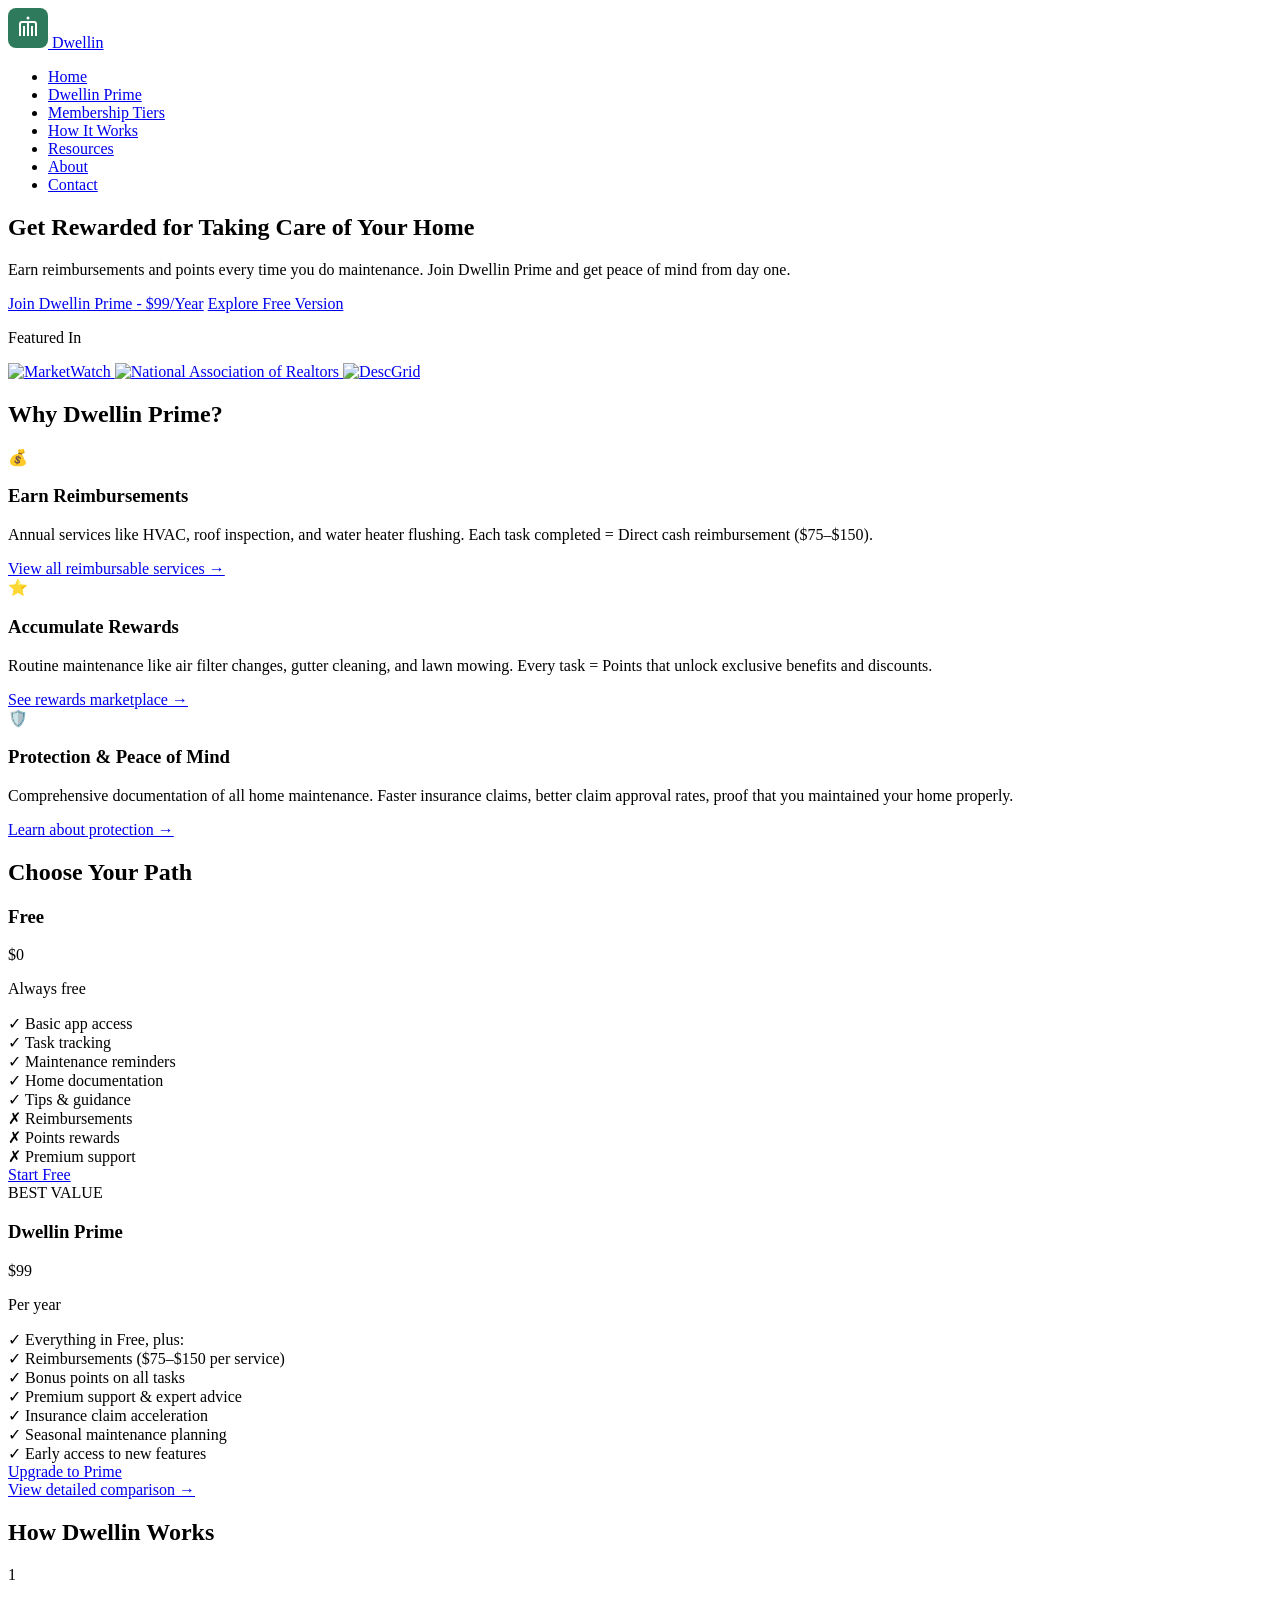
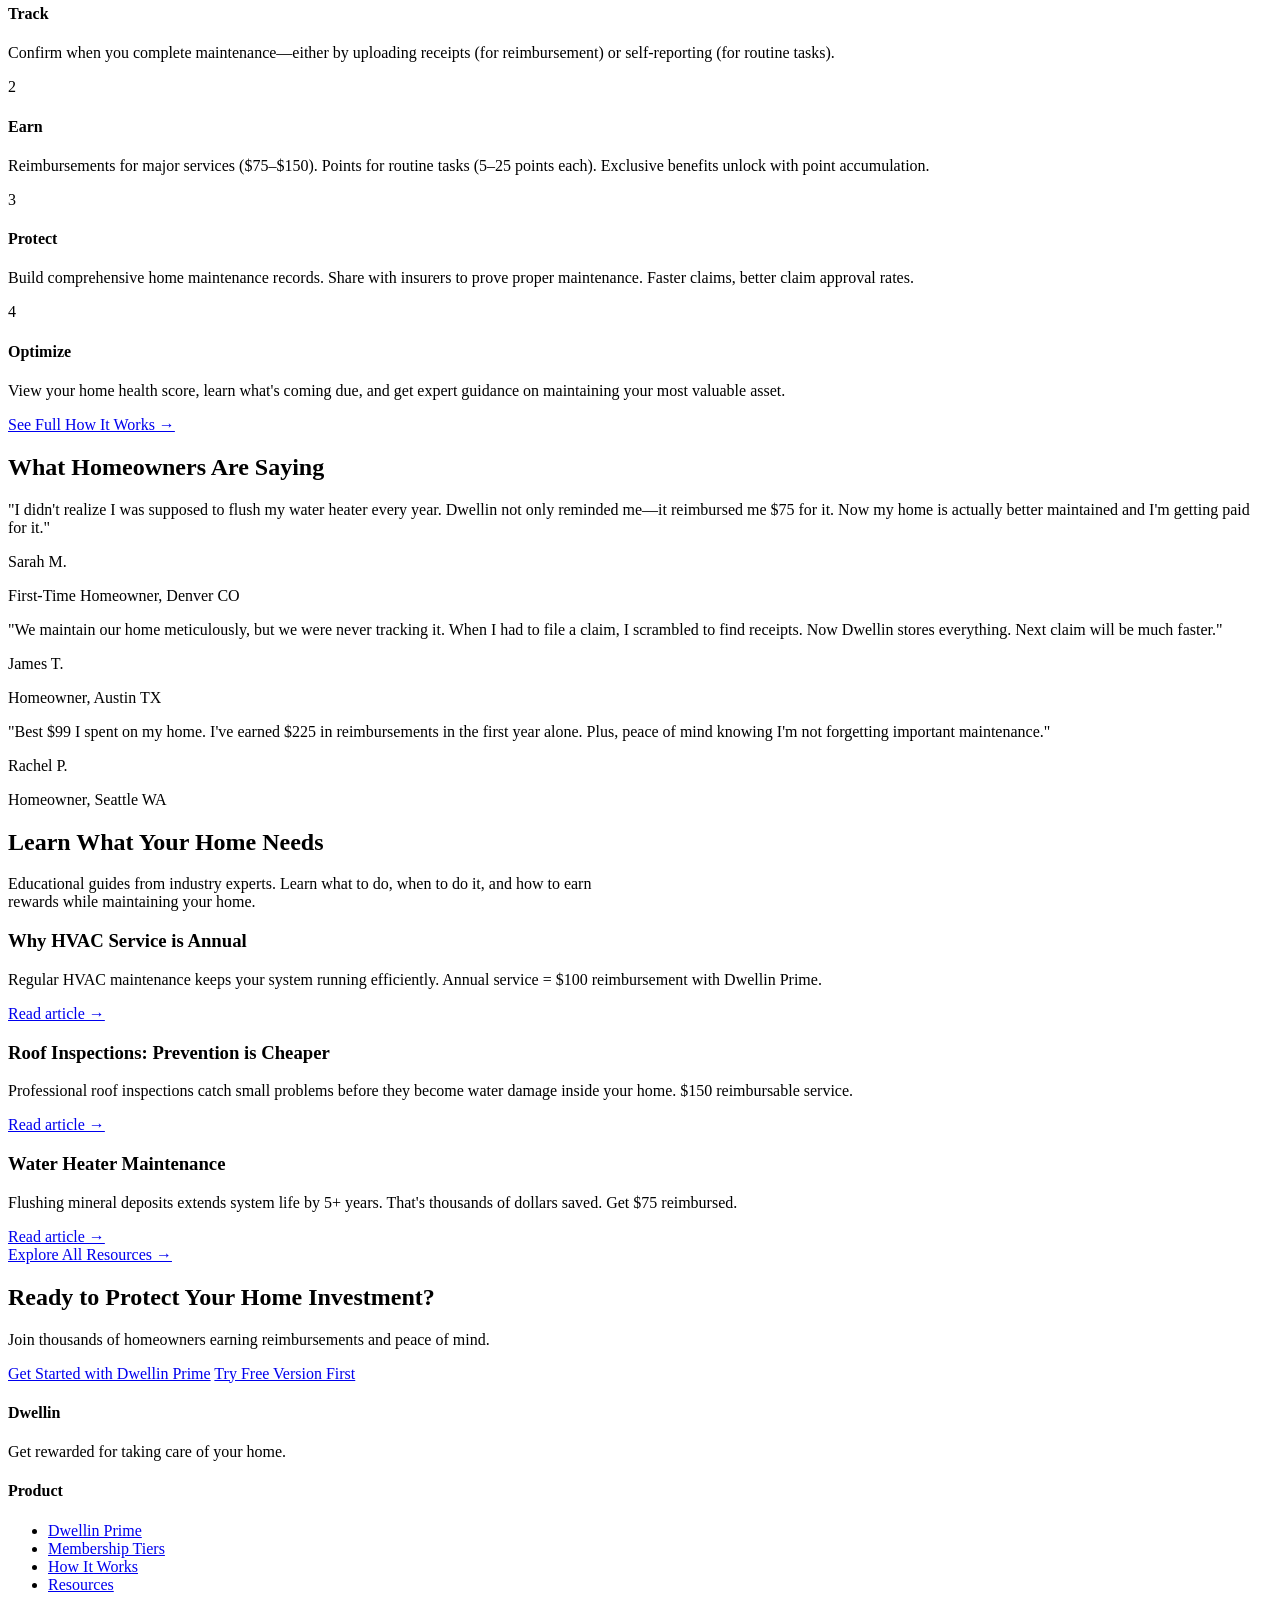
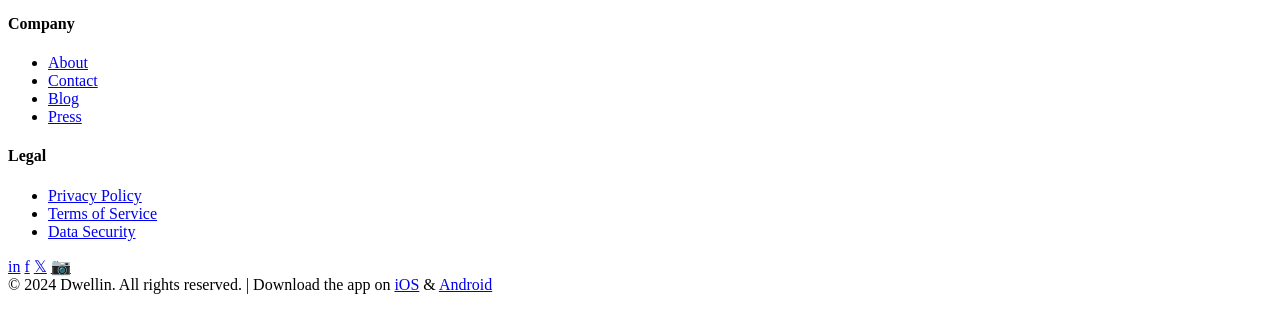
==== index.html @ 93b6f012 "Add files via upload" ====
<!DOCTYPE html>
<html lang="en">
<head>
  <meta charset="UTF-8">
  <meta name="viewport" content="width=device-width, initial-scale=1.0">
  <title>Dwellin - Get Rewarded for Taking Care of Your Home</title>
  <link rel="stylesheet" href="styles-v2.css">
</head>
<body>
  <!-- NAVIGATION -->
  <header>
    <nav class="navbar">
      <a href="/" class="logo">
        <svg width="40" height="40" viewBox="0 0 40 40" fill="none" xmlns="http://www.w3.org/2000/svg">
          <rect width="40" height="40" rx="8" fill="#2d7a5c"/>
          <path d="M12 28V16C12 14.9 12.9 14 14 14H26C27.1 14 28 14.9 28 16V28" stroke="white" stroke-width="2" fill="none"/>
          <path d="M16 28V18" stroke="white" stroke-width="2" fill="none"/>
          <path d="M20 28V14" stroke="white" stroke-width="2" fill="none"/>
          <path d="M24 28V18" stroke="white" stroke-width="2" fill="none"/>
          <circle cx="20" cy="10" r="1.5" fill="white"/>
        </svg>
        Dwellin
      </a>
      <ul class="nav-links">
        <li><a href="/">Home</a></li>
        <li><a href="prime.html">Dwellin Prime</a></li>
        <li><a href="pricing.html">Membership Tiers</a></li>
        <li><a href="how-it-works.html">How It Works</a></li>
        <li><a href="resources.html">Resources</a></li>
        <li><a href="about.html">About</a></li>
        <li><a href="contact.html" class="cta-button secondary">Contact</a></li>
      </ul>
    </nav>
  </header>

  <!-- HERO SECTION -->
  <section class="hero">
    <div class="hero-content">
      <h1>Get Rewarded for Taking Care of Your Home</h1>
      <p>Earn reimbursements and points every time you do maintenance. Join Dwellin Prime and get peace of mind from day one.</p>
      <div class="hero-buttons">
        <a href="prime.html" class="cta-button primary">Join Dwellin Prime - $99/Year</a>
        <a href="#" class="cta-button secondary-light">Explore Free Version</a>
      </div>
    </div>
  </section>

  <!-- CREDIBILITY BADGES -->
  <section class="credibility">
    <div class="container">
      <p class="credibility-text">Featured In</p>
      <div class="credibility-logos">
        <a href="https://www.marketwatch.com" class="credibility-logo">
          <img src="https://via.placeholder.com/140x40/f5f5f5/999999?text=MarketWatch" alt="MarketWatch">
        </a>
        <a href="https://magazine.realtor" class="credibility-logo">
          <img src="https://via.placeholder.com/140x40/f5f5f5/999999?text=NAR" alt="National Association of Realtors">
        </a>
        <a href="https://descgrid.com" class="credibility-logo">
          <img src="https://via.placeholder.com/140x40/f5f5f5/999999?text=DescGrid" alt="DescGrid">
        </a>
      </div>
    </div>
  </section>

  <!-- BENEFITS SECTION -->
  <section class="benefits">
    <div class="container">
      <h2 class="text-center">Why Dwellin Prime?</h2>
      <div class="benefits-grid">
        <div class="benefit-card">
          <div class="benefit-icon">💰</div>
          <h3>Earn Reimbursements</h3>
          <p>Annual services like HVAC, roof inspection, and water heater flushing. Each task completed = Direct cash reimbursement ($75–$150).</p>
          <a href="prime.html">View all reimbursable services →</a>
        </div>
        
        <div class="benefit-card">
          <div class="benefit-icon">⭐</div>
          <h3>Accumulate Rewards</h3>
          <p>Routine maintenance like air filter changes, gutter cleaning, and lawn mowing. Every task = Points that unlock exclusive benefits and discounts.</p>
          <a href="prime.html">See rewards marketplace →</a>
        </div>
        
        <div class="benefit-card">
          <div class="benefit-icon">🛡️</div>
          <h3>Protection & Peace of Mind</h3>
          <p>Comprehensive documentation of all home maintenance. Faster insurance claims, better claim approval rates, proof that you maintained your home properly.</p>
          <a href="prime.html">Learn about protection →</a>
        </div>
      </div>
    </div>
  </section>

  <!-- MEMBERSHIP TIERS PREVIEW -->
  <section class="tiers">
    <div class="container">
      <h2 class="text-center tier-title">Choose Your Path</h2>
      <div class="tiers-grid">
        <div class="tier-card">
          <h3 class="tier-name">Free</h3>
          <p class="tier-price">$0</p>
          <p class="tier-price-label">Always free</p>
          
          <div class="tier-features">
            <div class="tier-feature included">✓ Basic app access</div>
            <div class="tier-feature included">✓ Task tracking</div>
            <div class="tier-feature included">✓ Maintenance reminders</div>
            <div class="tier-feature included">✓ Home documentation</div>
            <div class="tier-feature included">✓ Tips & guidance</div>
            <div class="tier-feature excluded">✗ Reimbursements</div>
            <div class="tier-feature excluded">✗ Points rewards</div>
            <div class="tier-feature excluded">✗ Premium support</div>
          </div>
          
          <a href="#" class="cta-button secondary tier-cta">Start Free</a>
        </div>
        
        <div class="tier-card premium">
          <div class="tier-badge">BEST VALUE</div>
          <h3 class="tier-name">Dwellin Prime</h3>
          <p class="tier-price">$99</p>
          <p class="tier-price-label">Per year</p>
          
          <div class="tier-features">
            <div class="tier-feature included">✓ Everything in Free, plus:</div>
            <div class="tier-feature included">✓ Reimbursements ($75–$150 per service)</div>
            <div class="tier-feature included">✓ Bonus points on all tasks</div>
            <div class="tier-feature included">✓ Premium support & expert advice</div>
            <div class="tier-feature included">✓ Insurance claim acceleration</div>
            <div class="tier-feature included">✓ Seasonal maintenance planning</div>
            <div class="tier-feature included">✓ Early access to new features</div>
          </div>
          
          <a href="prime.html" class="cta-button primary tier-cta">Upgrade to Prime</a>
        </div>
      </div>
      
      <div class="text-center mt-lg">
        <a href="pricing.html">View detailed comparison →</a>
      </div>
    </div>
  </section>

  <!-- HOW IT WORKS - BRIEF -->
  <section class="features">
    <div class="container">
      <h2 class="text-center">How Dwellin Works</h2>
      <div class="features-grid">
        <div class="feature-item">
          <div class="feature-number">1</div>
          <h4>Track</h4>
          <p>Confirm when you complete maintenance—either by uploading receipts (for reimbursement) or self-reporting (for routine tasks).</p>
        </div>
        
        <div class="feature-item">
          <div class="feature-number">2</div>
          <h4>Earn</h4>
          <p>Reimbursements for major services ($75–$150). Points for routine tasks (5–25 points each). Exclusive benefits unlock with point accumulation.</p>
        </div>
        
        <div class="feature-item">
          <div class="feature-number">3</div>
          <h4>Protect</h4>
          <p>Build comprehensive home maintenance records. Share with insurers to prove proper maintenance. Faster claims, better claim approval rates.</p>
        </div>
        
        <div class="feature-item">
          <div class="feature-number">4</div>
          <h4>Optimize</h4>
          <p>View your home health score, learn what's coming due, and get expert guidance on maintaining your most valuable asset.</p>
        </div>
      </div>
      
      <div class="text-center mt-lg">
        <a href="how-it-works.html" class="cta-button primary">See Full How It Works →</a>
      </div>
    </div>
  </section>

  <!-- SOCIAL PROOF -->
  <section class="testimonials">
    <div class="container">
      <h2 class="text-center">What Homeowners Are Saying</h2>
      <div class="testimonials-grid">
        <div class="testimonial-card">
          <p class="testimonial-quote">"I didn't realize I was supposed to flush my water heater every year. Dwellin not only reminded me—it reimbursed me $75 for it. Now my home is actually better maintained and I'm getting paid for it."</p>
          <p class="testimonial-author">Sarah M.</p>
          <p class="testimonial-role">First-Time Homeowner, Denver CO</p>
        </div>
        
        <div class="testimonial-card">
          <p class="testimonial-quote">"We maintain our home meticulously, but we were never tracking it. When I had to file a claim, I scrambled to find receipts. Now Dwellin stores everything. Next claim will be much faster."</p>
          <p class="testimonial-author">James T.</p>
          <p class="testimonial-role">Homeowner, Austin TX</p>
        </div>
        
        <div class="testimonial-card">
          <p class="testimonial-quote">"Best $99 I spent on my home. I've earned $225 in reimbursements in the first year alone. Plus, peace of mind knowing I'm not forgetting important maintenance."</p>
          <p class="testimonial-author">Rachel P.</p>
          <p class="testimonial-role">Homeowner, Seattle WA</p>
        </div>
      </div>
    </div>
  </section>

  <!-- RESOURCES HUB PREVIEW -->
  <section class="benefits">
    <div class="container">
      <h2 class="text-center">Learn What Your Home Needs</h2>
      <p class="text-center text-muted" style="max-width: 600px; margin: var(--spacing-md) auto;">Educational guides from industry experts. Learn what to do, when to do it, and how to earn rewards while maintaining your home.</p>
      
      <div class="benefits-grid">
        <div class="benefit-card">
          <h3>Why HVAC Service is Annual</h3>
          <p>Regular HVAC maintenance keeps your system running efficiently. Annual service = $100 reimbursement with Dwellin Prime.</p>
          <a href="resources.html">Read article →</a>
        </div>
        
        <div class="benefit-card">
          <h3>Roof Inspections: Prevention is Cheaper</h3>
          <p>Professional roof inspections catch small problems before they become water damage inside your home. $150 reimbursable service.</p>
          <a href="resources.html">Read article →</a>
        </div>
        
        <div class="benefit-card">
          <h3>Water Heater Maintenance</h3>
          <p>Flushing mineral deposits extends system life by 5+ years. That's thousands of dollars saved. Get $75 reimbursed.</p>
          <a href="resources.html">Read article →</a>
        </div>
      </div>
      
      <div class="text-center mt-lg">
        <a href="resources.html" class="cta-button primary">Explore All Resources →</a>
      </div>
    </div>
  </section>

  <!-- CALL TO ACTION -->
  <section class="cta-section">
    <h2>Ready to Protect Your Home Investment?</h2>
    <p>Join thousands of homeowners earning reimbursements and peace of mind.</p>
    <div class="cta-buttons">
      <a href="prime.html" class="cta-button primary">Get Started with Dwellin Prime</a>
      <a href="#" class="cta-button secondary-light">Try Free Version First</a>
    </div>
  </section>

  <!-- FOOTER -->
  <footer>
    <div class="footer-content">
      <div class="footer-section">
        <h4>Dwellin</h4>
        <p>Get rewarded for taking care of your home.</p>
      </div>
      
      <div class="footer-section">
        <h4>Product</h4>
        <ul>
          <li><a href="prime.html">Dwellin Prime</a></li>
          <li><a href="pricing.html">Membership Tiers</a></li>
          <li><a href="how-it-works.html">How It Works</a></li>
          <li><a href="resources.html">Resources</a></li>
        </ul>
      </div>
      
      <div class="footer-section">
        <h4>Company</h4>
        <ul>
          <li><a href="about.html">About</a></li>
          <li><a href="contact.html">Contact</a></li>
          <li><a href="#">Blog</a></li>
          <li><a href="#">Press</a></li>
        </ul>
      </div>
      
      <div class="footer-section">
        <h4>Legal</h4>
        <ul>
          <li><a href="privacy-policy.html">Privacy Policy</a></li>
          <li><a href="terms.html">Terms of Service</a></li>
          <li><a href="security.html">Data Security</a></li>
        </ul>
      </div>
    </div>
    
    <div class="footer-bottom">
      <div class="social-links">
        <a href="https://www.linkedin.com/company/dwellinapp" title="LinkedIn">in</a>
        <a href="https://www.facebook.com/dwellinapp" title="Facebook">f</a>
        <a href="https://twitter.com/dwellinapp" title="Twitter">𝕏</a>
        <a href="https://www.instagram.com/dwellinapp" title="Instagram">📷</a>
      </div>
      <p style="margin-top: var(--spacing-lg);">&copy; 2024 Dwellin. All rights reserved. | Download the app on <a href="#">iOS</a> & <a href="#">Android</a></p>
    </div>
  </footer>
</body>
</html>
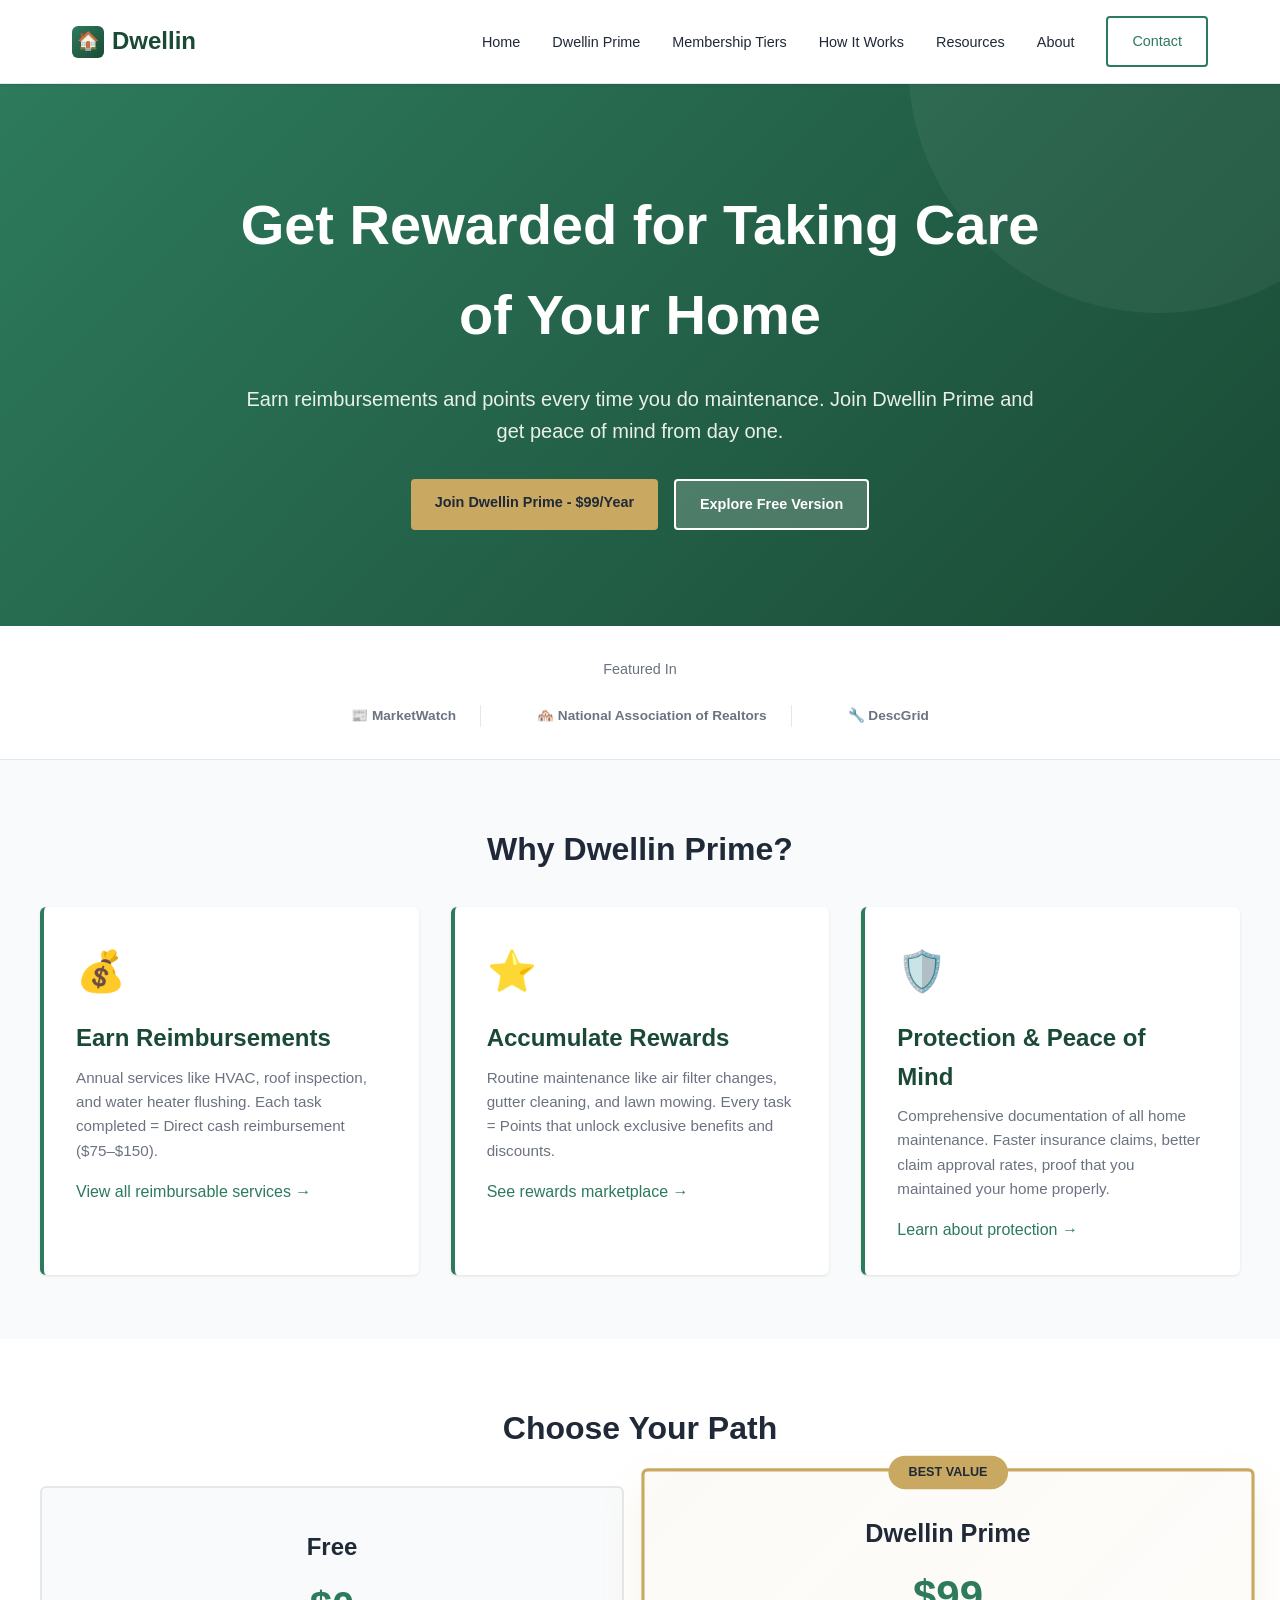
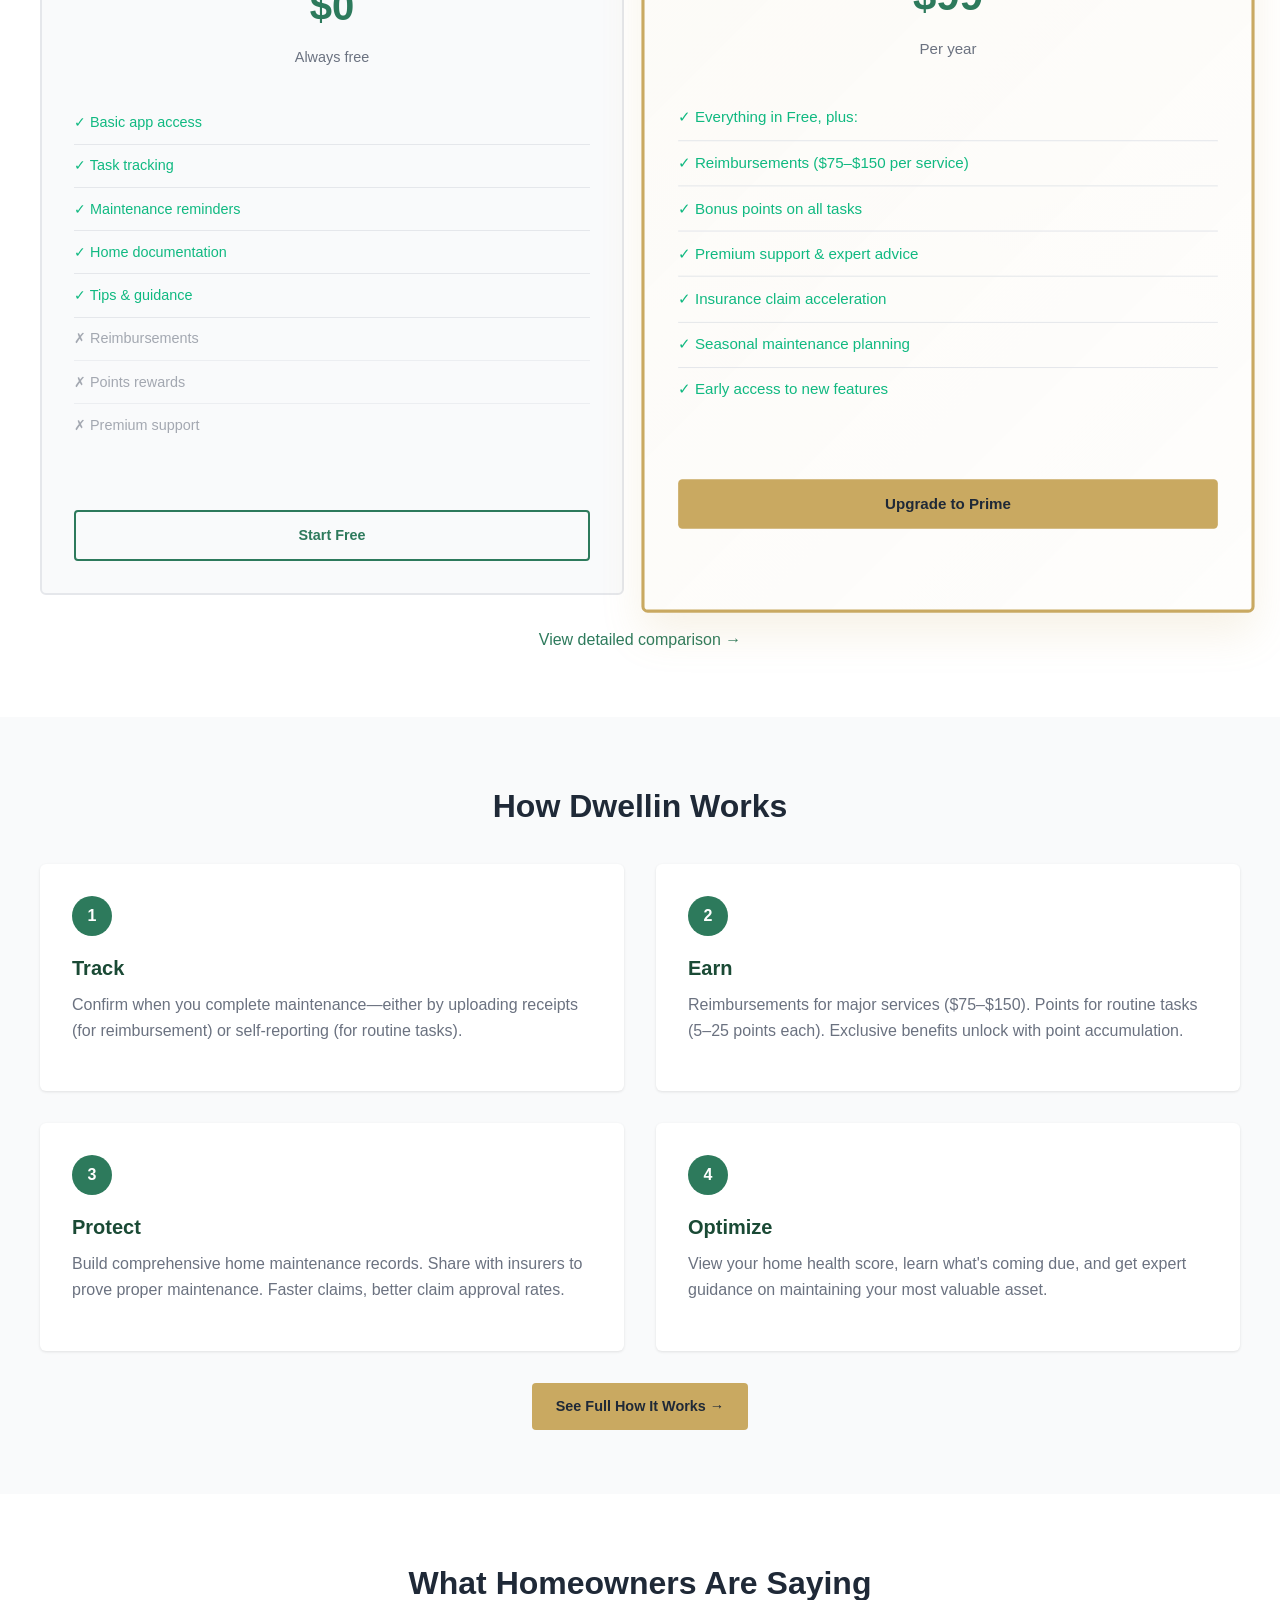
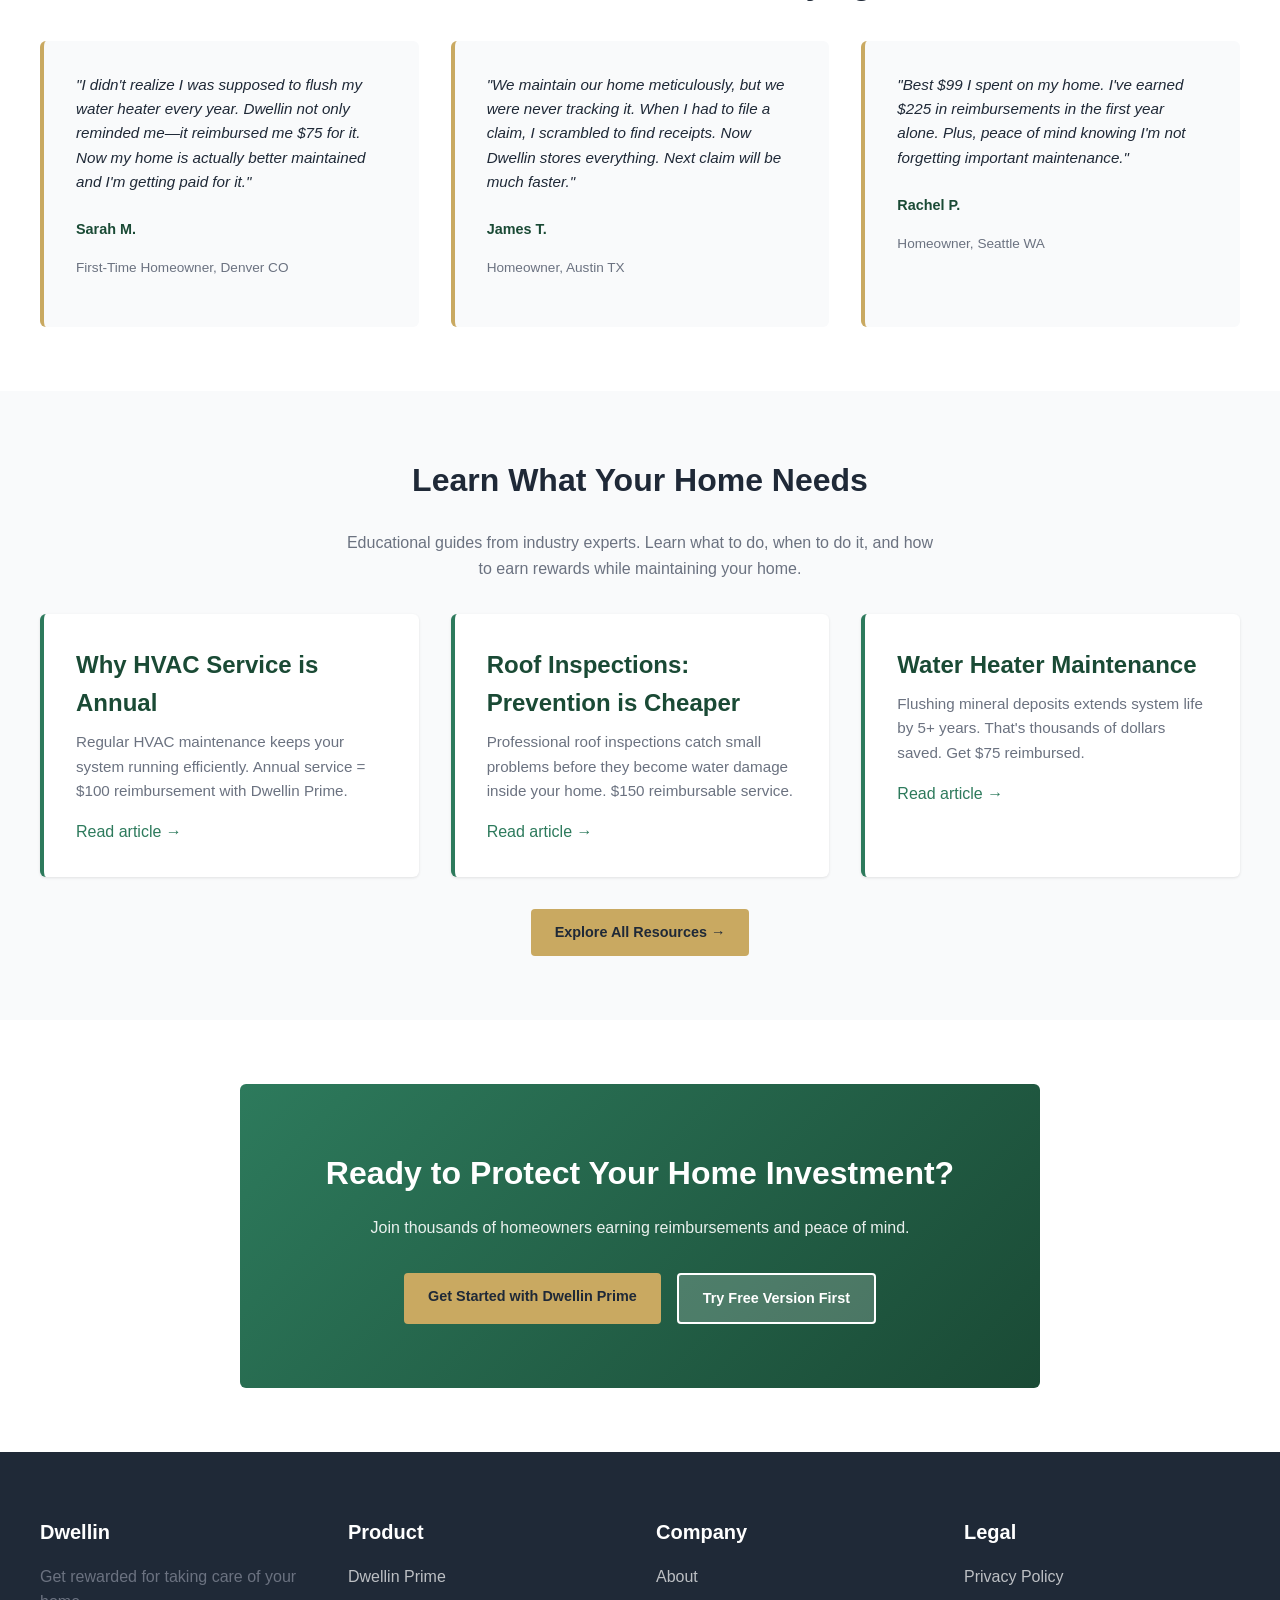
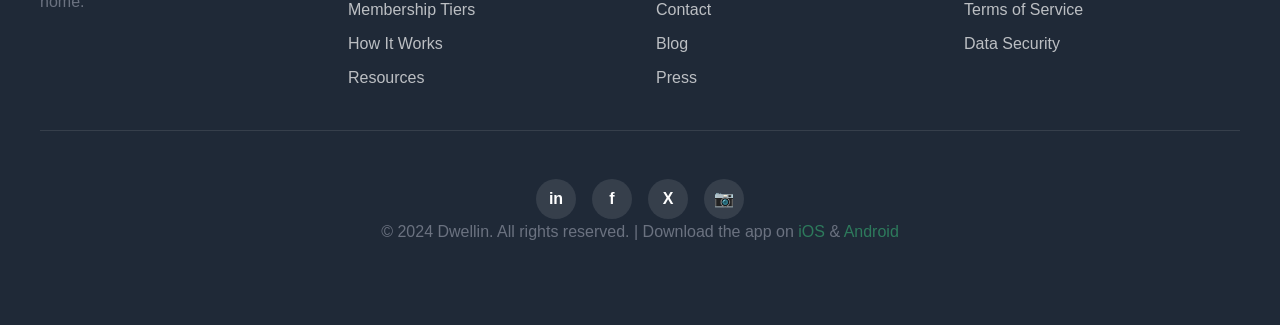
==== commit b2081ff5: "Add files via upload" ====
--- a/index.html
+++ b/index.html
@@ -4,25 +4,17 @@
   <meta charset="UTF-8">
   <meta name="viewport" content="width=device-width, initial-scale=1.0">
   <title>Dwellin - Get Rewarded for Taking Care of Your Home</title>
-  <link rel="stylesheet" href="styles-v2.css">
+  <link rel="stylesheet" href="styles.css">
 </head>
 <body>
-  <!-- NAVIGATION -->
   <header>
     <nav class="navbar">
-      <a href="/" class="logo">
-        <svg width="40" height="40" viewBox="0 0 40 40" fill="none" xmlns="http://www.w3.org/2000/svg">
-          <rect width="40" height="40" rx="8" fill="#2d7a5c"/>
-          <path d="M12 28V16C12 14.9 12.9 14 14 14H26C27.1 14 28 14.9 28 16V28" stroke="white" stroke-width="2" fill="none"/>
-          <path d="M16 28V18" stroke="white" stroke-width="2" fill="none"/>
-          <path d="M20 28V14" stroke="white" stroke-width="2" fill="none"/>
-          <path d="M24 28V18" stroke="white" stroke-width="2" fill="none"/>
-          <circle cx="20" cy="10" r="1.5" fill="white"/>
-        </svg>
-        Dwellin
+      <a href="index.html" class="logo">
+        <span class="logo-icon">🏠</span>
+        <span>Dwellin</span>
       </a>
       <ul class="nav-links">
-        <li><a href="/">Home</a></li>
+        <li><a href="index.html">Home</a></li>
         <li><a href="prime.html">Dwellin Prime</a></li>
         <li><a href="pricing.html">Membership Tiers</a></li>
         <li><a href="how-it-works.html">How It Works</a></li>
@@ -33,37 +25,28 @@
     </nav>
   </header>
 
-  <!-- HERO SECTION -->
   <section class="hero">
     <div class="hero-content">
       <h1>Get Rewarded for Taking Care of Your Home</h1>
       <p>Earn reimbursements and points every time you do maintenance. Join Dwellin Prime and get peace of mind from day one.</p>
       <div class="hero-buttons">
         <a href="prime.html" class="cta-button primary">Join Dwellin Prime - $99/Year</a>
-        <a href="#" class="cta-button secondary-light">Explore Free Version</a>
-      </div>
-    </div>
-  </section>
-
-  <!-- CREDIBILITY BADGES -->
+        <a href="pricing.html" class="cta-button secondary-light">Explore Free Version</a>
+      </div>
+    </div>
+  </section>
+
   <section class="credibility">
     <div class="container">
       <p class="credibility-text">Featured In</p>
       <div class="credibility-logos">
-        <a href="https://www.marketwatch.com" class="credibility-logo">
-          <img src="https://via.placeholder.com/140x40/f5f5f5/999999?text=MarketWatch" alt="MarketWatch">
-        </a>
-        <a href="https://magazine.realtor" class="credibility-logo">
-          <img src="https://via.placeholder.com/140x40/f5f5f5/999999?text=NAR" alt="National Association of Realtors">
-        </a>
-        <a href="https://descgrid.com" class="credibility-logo">
-          <img src="https://via.placeholder.com/140x40/f5f5f5/999999?text=DescGrid" alt="DescGrid">
-        </a>
-      </div>
-    </div>
-  </section>
-
-  <!-- BENEFITS SECTION -->
+        <div class="credibility-logo">📰 MarketWatch</div>
+        <div class="credibility-logo">🏘️ National Association of Realtors</div>
+        <div class="credibility-logo">🔧 DescGrid</div>
+      </div>
+    </div>
+  </section>
+
   <section class="benefits">
     <div class="container">
       <h2 class="text-center">Why Dwellin Prime?</h2>
@@ -92,7 +75,6 @@
     </div>
   </section>
 
-  <!-- MEMBERSHIP TIERS PREVIEW -->
   <section class="tiers">
     <div class="container">
       <h2 class="text-center tier-title">Choose Your Path</h2>
@@ -113,7 +95,7 @@
             <div class="tier-feature excluded">✗ Premium support</div>
           </div>
           
-          <a href="#" class="cta-button secondary tier-cta">Start Free</a>
+          <a href="pricing.html" class="cta-button secondary tier-cta">Start Free</a>
         </div>
         
         <div class="tier-card premium">
@@ -142,7 +124,6 @@
     </div>
   </section>
 
-  <!-- HOW IT WORKS - BRIEF -->
   <section class="features">
     <div class="container">
       <h2 class="text-center">How Dwellin Works</h2>
@@ -178,7 +159,6 @@
     </div>
   </section>
 
-  <!-- SOCIAL PROOF -->
   <section class="testimonials">
     <div class="container">
       <h2 class="text-center">What Homeowners Are Saying</h2>
@@ -204,11 +184,10 @@
     </div>
   </section>
 
-  <!-- RESOURCES HUB PREVIEW -->
   <section class="benefits">
     <div class="container">
       <h2 class="text-center">Learn What Your Home Needs</h2>
-      <p class="text-center text-muted" style="max-width: 600px; margin: var(--spacing-md) auto;">Educational guides from industry experts. Learn what to do, when to do it, and how to earn rewards while maintaining your home.</p>
+      <p class="text-center text-muted" style="max-width: 600px; margin: 1.5rem auto;">Educational guides from industry experts. Learn what to do, when to do it, and how to earn rewards while maintaining your home.</p>
       
       <div class="benefits-grid">
         <div class="benefit-card">
@@ -236,17 +215,15 @@
     </div>
   </section>
 
-  <!-- CALL TO ACTION -->
   <section class="cta-section">
     <h2>Ready to Protect Your Home Investment?</h2>
     <p>Join thousands of homeowners earning reimbursements and peace of mind.</p>
     <div class="cta-buttons">
       <a href="prime.html" class="cta-button primary">Get Started with Dwellin Prime</a>
-      <a href="#" class="cta-button secondary-light">Try Free Version First</a>
-    </div>
-  </section>
-
-  <!-- FOOTER -->
+      <a href="pricing.html" class="cta-button secondary-light">Try Free Version First</a>
+    </div>
+  </section>
+
   <footer>
     <div class="footer-content">
       <div class="footer-section">
@@ -288,10 +265,10 @@
       <div class="social-links">
         <a href="https://www.linkedin.com/company/dwellinapp" title="LinkedIn">in</a>
         <a href="https://www.facebook.com/dwellinapp" title="Facebook">f</a>
-        <a href="https://twitter.com/dwellinapp" title="Twitter">𝕏</a>
+        <a href="https://twitter.com/dwellinapp" title="Twitter">X</a>
         <a href="https://www.instagram.com/dwellinapp" title="Instagram">📷</a>
       </div>
-      <p style="margin-top: var(--spacing-lg);">&copy; 2024 Dwellin. All rights reserved. | Download the app on <a href="#">iOS</a> & <a href="#">Android</a></p>
+      <p>&copy; 2024 Dwellin. All rights reserved. | Download the app on <a href="#">iOS</a> & <a href="#">Android</a></p>
     </div>
   </footer>
 </body>
--- a/styles.css
+++ b/styles.css
@@ -0,0 +1,746 @@
+/* ============================================
+   DWELLIN WEBSITE - MAIN STYLESHEET
+   Production Ready - No External Dependencies
+   ============================================ */
+
+* {
+  margin: 0;
+  padding: 0;
+  box-sizing: border-box;
+}
+
+:root {
+  --primary-green: #2d7a5c;
+  --primary-dark: #1a4a35;
+  --accent-gold: #c9a961;
+  --text-dark: #1f2937;
+  --text-light: #6b7280;
+  --bg-light: #f9fafb;
+  --bg-white: #ffffff;
+  --border-light: #e5e7eb;
+  --success: #10b981;
+}
+
+html, body {
+  font-family: -apple-system, BlinkMacSystemFont, 'Segoe UI', Roboto, sans-serif;
+  color: var(--text-dark);
+  background-color: var(--bg-white);
+  line-height: 1.6;
+}
+
+h1 { font-size: 3rem; margin-bottom: 1.5rem; font-weight: 700; }
+h2 { font-size: 2rem; margin-bottom: 1rem; font-weight: 700; }
+h3 { font-size: 1.5rem; margin-bottom: 0.5rem; font-weight: 700; }
+h4 { font-size: 1.25rem; margin-bottom: 0.5rem; font-weight: 700; }
+
+p { color: var(--text-light); margin-bottom: 1rem; }
+
+a {
+  color: var(--primary-green);
+  text-decoration: none;
+  transition: all 0.3s ease;
+}
+
+a:hover { color: var(--primary-dark); }
+
+/* NAVIGATION */
+header {
+  background: var(--bg-white);
+  border-bottom: 1px solid var(--border-light);
+  position: sticky;
+  top: 0;
+  z-index: 100;
+  box-shadow: 0 1px 3px rgba(0, 0, 0, 0.1);
+}
+
+.navbar {
+  display: flex;
+  justify-content: space-between;
+  align-items: center;
+  padding: 1rem 2rem;
+  max-width: 1200px;
+  margin: 0 auto;
+}
+
+.logo {
+  font-size: 1.5rem;
+  font-weight: 700;
+  color: var(--primary-dark);
+  text-decoration: none;
+  display: flex;
+  align-items: center;
+  gap: 0.5rem;
+}
+
+.logo-icon {
+  width: 32px;
+  height: 32px;
+  background: linear-gradient(135deg, var(--primary-green) 0%, var(--primary-dark) 100%);
+  border-radius: 6px;
+  display: flex;
+  align-items: center;
+  justify-content: center;
+  color: white;
+  font-weight: 700;
+  font-size: 18px;
+}
+
+.logo:hover { color: var(--primary-green); }
+
+.nav-links {
+  display: flex;
+  list-style: none;
+  gap: 2rem;
+  align-items: center;
+}
+
+.nav-links a {
+  color: var(--text-dark);
+  font-weight: 500;
+  font-size: 0.9rem;
+}
+
+.nav-links a:hover { color: var(--primary-green); }
+
+.cta-button {
+  padding: 0.75rem 1.5rem;
+  background: var(--primary-green);
+  color: white;
+  border: none;
+  border-radius: 4px;
+  cursor: pointer;
+  font-weight: 600;
+  transition: all 0.3s ease;
+  text-decoration: none;
+  display: inline-block;
+  font-size: 0.9rem;
+}
+
+.cta-button:hover {
+  background: var(--primary-dark);
+  transform: translateY(-2px);
+}
+
+.cta-button.secondary {
+  background: transparent;
+  color: var(--primary-green);
+  border: 2px solid var(--primary-green);
+}
+
+.cta-button.secondary:hover {
+  background: var(--primary-green);
+  color: white;
+}
+
+.cta-button.primary {
+  background: var(--accent-gold);
+  color: var(--text-dark);
+}
+
+.cta-button.primary:hover {
+  background: #b8941a;
+}
+
+.cta-button.secondary-light {
+  background: rgba(255, 255, 255, 0.2);
+  color: white;
+  border: 2px solid white;
+}
+
+.cta-button.secondary-light:hover {
+  background: rgba(255, 255, 255, 0.3);
+}
+
+/* HERO */
+.hero {
+  background: linear-gradient(135deg, var(--primary-green) 0%, var(--primary-dark) 100%);
+  color: white;
+  padding: 6rem 2rem;
+  text-align: center;
+  position: relative;
+  overflow: hidden;
+}
+
+.hero::before {
+  content: '';
+  position: absolute;
+  top: -50%;
+  right: -10%;
+  width: 500px;
+  height: 500px;
+  background: rgba(255, 255, 255, 0.05);
+  border-radius: 50%;
+  z-index: 0;
+}
+
+.hero-content {
+  max-width: 800px;
+  margin: 0 auto;
+  position: relative;
+  z-index: 1;
+}
+
+.hero h1 {
+  color: white;
+  margin-bottom: 1.5rem;
+  font-size: 3.5rem;
+}
+
+.hero p {
+  color: rgba(255, 255, 255, 0.9);
+  font-size: 1.25rem;
+  margin-bottom: 2rem;
+}
+
+.hero-buttons {
+  display: flex;
+  gap: 1rem;
+  justify-content: center;
+  flex-wrap: wrap;
+}
+
+/* CREDIBILITY */
+.credibility {
+  padding: 2rem;
+  background: white;
+  text-align: center;
+  border-bottom: 1px solid var(--border-light);
+}
+
+.credibility-text {
+  color: var(--text-light);
+  font-size: 0.9rem;
+  margin-bottom: 1.5rem;
+}
+
+.credibility-logos {
+  display: flex;
+  justify-content: center;
+  align-items: center;
+  gap: 2rem;
+  flex-wrap: wrap;
+}
+
+.credibility-logo {
+  font-weight: 600;
+  color: var(--text-light);
+  padding: 0 1.5rem;
+  border-right: 1px solid var(--border-light);
+  font-size: 0.85rem;
+}
+
+.credibility-logo:last-child {
+  border-right: none;
+}
+
+/* SECTIONS */
+.benefits {
+  padding: 4rem 2rem;
+  background: var(--bg-light);
+}
+
+.container {
+  max-width: 1200px;
+  margin: 0 auto;
+}
+
+.benefits-grid {
+  display: grid;
+  grid-template-columns: repeat(auto-fit, minmax(280px, 1fr));
+  gap: 2rem;
+  margin-top: 2rem;
+}
+
+.benefit-card {
+  background: white;
+  padding: 2rem;
+  border-radius: 6px;
+  border-left: 4px solid var(--primary-green);
+  box-shadow: 0 1px 3px rgba(0, 0, 0, 0.1);
+  transition: all 0.3s ease;
+}
+
+.benefit-card:hover {
+  box-shadow: 0 10px 25px rgba(0, 0, 0, 0.1);
+  transform: translateY(-5px);
+}
+
+.benefit-icon {
+  font-size: 2.5rem;
+  margin-bottom: 1rem;
+}
+
+.benefit-card h3 {
+  color: var(--primary-dark);
+  margin-bottom: 0.5rem;
+}
+
+.benefit-card p {
+  margin-bottom: 1rem;
+  font-size: 0.95rem;
+}
+
+/* TIERS */
+.tiers {
+  padding: 4rem 2rem;
+  background: white;
+}
+
+.tier-title {
+  text-align: center;
+  margin-bottom: 2rem;
+}
+
+.tiers-grid {
+  display: grid;
+  grid-template-columns: repeat(auto-fit, minmax(300px, 1fr));
+  gap: 2rem;
+  margin-top: 2rem;
+}
+
+.tier-card {
+  border: 2px solid var(--border-light);
+  border-radius: 6px;
+  padding: 2rem;
+  text-align: center;
+  background: var(--bg-light);
+  transition: all 0.3s ease;
+  position: relative;
+}
+
+.tier-card.premium {
+  border: 3px solid var(--accent-gold);
+  background: linear-gradient(135deg, rgba(201, 169, 97, 0.05) 0%, rgba(201, 169, 97, 0.02) 100%);
+  transform: scale(1.05);
+  box-shadow: 0 20px 40px rgba(201, 169, 97, 0.15);
+}
+
+.tier-badge {
+  position: absolute;
+  top: -15px;
+  left: 50%;
+  transform: translateX(-50%);
+  background: var(--accent-gold);
+  color: var(--text-dark);
+  padding: 0.4rem 1.2rem;
+  border-radius: 20px;
+  font-size: 0.75rem;
+  font-weight: 600;
+}
+
+.tier-name {
+  font-size: 1.5rem;
+  color: var(--text-dark);
+  margin-top: 0.5rem;
+  margin-bottom: 0.5rem;
+}
+
+.tier-price {
+  font-size: 2.5rem;
+  color: var(--primary-green);
+  font-weight: 700;
+  margin-bottom: 0.5rem;
+}
+
+.tier-price-label {
+  font-size: 0.9rem;
+  color: var(--text-light);
+  margin-bottom: 2rem;
+}
+
+.tier-features {
+  text-align: left;
+  margin: 2rem 0;
+}
+
+.tier-feature {
+  padding: 0.6rem 0;
+  border-bottom: 1px solid var(--border-light);
+  font-size: 0.9rem;
+  color: var(--text-dark);
+}
+
+.tier-feature:last-child {
+  border-bottom: none;
+}
+
+.tier-feature.included {
+  color: var(--success);
+  font-weight: 500;
+}
+
+.tier-feature.excluded {
+  color: var(--text-light);
+  opacity: 0.6;
+}
+
+.tier-cta {
+  margin-top: 2rem;
+  width: 100%;
+}
+
+/* FEATURES */
+.features {
+  padding: 4rem 2rem;
+  background: var(--bg-light);
+}
+
+.features-grid {
+  display: grid;
+  grid-template-columns: 1fr 1fr;
+  gap: 2rem;
+  margin-top: 2rem;
+}
+
+.feature-item {
+  background: white;
+  padding: 2rem;
+  border-radius: 6px;
+  box-shadow: 0 1px 3px rgba(0, 0, 0, 0.1);
+}
+
+.feature-number {
+  display: inline-block;
+  width: 40px;
+  height: 40px;
+  background: var(--primary-green);
+  color: white;
+  border-radius: 50%;
+  text-align: center;
+  line-height: 40px;
+  font-weight: 700;
+  margin-bottom: 1rem;
+}
+
+.feature-item h4 {
+  color: var(--primary-dark);
+  margin-bottom: 0.5rem;
+}
+
+/* TESTIMONIALS */
+.testimonials {
+  padding: 4rem 2rem;
+  background: white;
+}
+
+.testimonials-grid {
+  display: grid;
+  grid-template-columns: repeat(auto-fit, minmax(280px, 1fr));
+  gap: 2rem;
+  margin-top: 2rem;
+}
+
+.testimonial-card {
+  background: var(--bg-light);
+  padding: 2rem;
+  border-radius: 6px;
+  border-left: 4px solid var(--accent-gold);
+}
+
+.testimonial-quote {
+  font-style: italic;
+  color: var(--text-dark);
+  margin-bottom: 1.5rem;
+  font-size: 0.95rem;
+}
+
+.testimonial-author {
+  font-weight: 600;
+  color: var(--primary-dark);
+  font-size: 0.9rem;
+}
+
+.testimonial-role {
+  color: var(--text-light);
+  font-size: 0.85rem;
+}
+
+/* FORMS */
+.form-group {
+  margin-bottom: 1.5rem;
+}
+
+.form-group label {
+  display: block;
+  margin-bottom: 0.5rem;
+  font-weight: 600;
+  color: var(--text-dark);
+}
+
+.form-group input,
+.form-group textarea {
+  width: 100%;
+  padding: 0.75rem;
+  border: 1px solid var(--border-light);
+  border-radius: 4px;
+  font-family: inherit;
+  font-size: 1rem;
+  transition: all 0.3s ease;
+}
+
+.form-group input:focus,
+.form-group textarea:focus {
+  outline: none;
+  border-color: var(--primary-green);
+  box-shadow: 0 0 0 3px rgba(45, 122, 92, 0.1);
+}
+
+.form-group textarea {
+  resize: vertical;
+  min-height: 150px;
+}
+
+.form-submit {
+  width: 100%;
+}
+
+/* CTA SECTION */
+.cta-section {
+  background: linear-gradient(135deg, var(--primary-green) 0%, var(--primary-dark) 100%);
+  color: white;
+  padding: 4rem 2rem;
+  text-align: center;
+  border-radius: 6px;
+  margin: 4rem auto;
+  max-width: 800px;
+}
+
+.cta-section h2 {
+  color: white;
+  margin-bottom: 1rem;
+}
+
+.cta-section p {
+  color: rgba(255, 255, 255, 0.9);
+  margin-bottom: 2rem;
+}
+
+.cta-buttons {
+  display: flex;
+  gap: 1rem;
+  justify-content: center;
+  flex-wrap: wrap;
+}
+
+/* TABLES */
+.comparison-table {
+  width: 100%;
+  border-collapse: collapse;
+  margin: 2rem 0;
+  background: white;
+  border-radius: 6px;
+  overflow: hidden;
+  box-shadow: 0 1px 3px rgba(0, 0, 0, 0.1);
+}
+
+.comparison-table th {
+  background: var(--primary-green);
+  color: white;
+  padding: 1.5rem;
+  text-align: left;
+  font-weight: 600;
+}
+
+.comparison-table td {
+  padding: 1.5rem;
+  border-bottom: 1px solid var(--border-light);
+}
+
+.comparison-table tr:last-child td {
+  border-bottom: none;
+}
+
+.comparison-table tr:nth-child(even) {
+  background: var(--bg-light);
+}
+
+.comparison-table .feature-name {
+  font-weight: 600;
+  color: var(--text-dark);
+}
+
+/* FOOTER */
+footer {
+  background: var(--text-dark);
+  color: white;
+  padding: 4rem 2rem;
+  margin-top: 4rem;
+}
+
+.footer-content {
+  max-width: 1200px;
+  margin: 0 auto;
+  display: grid;
+  grid-template-columns: repeat(auto-fit, minmax(200px, 1fr));
+  gap: 2rem;
+  margin-bottom: 2rem;
+}
+
+.footer-section h4 {
+  color: white;
+  margin-bottom: 1rem;
+}
+
+.footer-section ul {
+  list-style: none;
+}
+
+.footer-section ul li {
+  margin-bottom: 0.5rem;
+}
+
+.footer-section a {
+  color: rgba(255, 255, 255, 0.7);
+  transition: all 0.3s ease;
+}
+
+.footer-section a:hover {
+  color: white;
+}
+
+.footer-bottom {
+  text-align: center;
+  border-top: 1px solid rgba(255, 255, 255, 0.1);
+  padding-top: 2rem;
+  color: rgba(255, 255, 255, 0.7);
+  max-width: 1200px;
+  margin: 0 auto;
+}
+
+.social-links {
+  display: flex;
+  justify-content: center;
+  gap: 1rem;
+  margin-top: 1rem;
+}
+
+.social-links a {
+  display: inline-flex;
+  align-items: center;
+  justify-content: center;
+  width: 40px;
+  height: 40px;
+  background: rgba(255, 255, 255, 0.1);
+  border-radius: 50%;
+  transition: all 0.3s ease;
+  color: white;
+  font-weight: 600;
+}
+
+.social-links a:hover {
+  background: rgba(255, 255, 255, 0.2);
+}
+
+/* UTILITIES */
+.text-center { text-align: center; }
+.text-muted { color: var(--text-light); }
+.mt-lg { margin-top: 2rem; }
+.mb-lg { margin-bottom: 2rem; }
+
+.legal-content {
+  max-width: 900px;
+  margin: 0 auto;
+  padding: 4rem 2rem;
+}
+
+.legal-content h2 {
+  color: var(--primary-dark);
+  margin-top: 2rem;
+  margin-bottom: 1.5rem;
+}
+
+.legal-content h3 {
+  color: var(--primary-dark);
+  margin-top: 1.5rem;
+  margin-bottom: 1rem;
+}
+
+.legal-content p {
+  line-height: 1.8;
+  margin-bottom: 1rem;
+}
+
+.legal-content ul {
+  margin-left: 2rem;
+  margin-bottom: 1rem;
+}
+
+.legal-content ul li {
+  margin-bottom: 0.5rem;
+  color: var(--text-light);
+}
+
+/* RESPONSIVE */
+@media (max-width: 768px) {
+  h1 { font-size: 2rem; }
+  h2 { font-size: 1.5rem; }
+  
+  .hero h1 { font-size: 2rem; }
+  
+  .navbar {
+    flex-direction: column;
+    gap: 1rem;
+  }
+  
+  .nav-links {
+    flex-wrap: wrap;
+    justify-content: center;
+    gap: 1rem;
+  }
+  
+  .hero {
+    padding: 3rem 1.5rem;
+  }
+  
+  .features-grid {
+    grid-template-columns: 1fr;
+  }
+  
+  .tier-card.premium {
+    transform: scale(1);
+  }
+  
+  .hero-buttons {
+    flex-direction: column;
+  }
+  
+  .cta-buttons {
+    flex-direction: column;
+  }
+  
+  .cta-button {
+    width: 100%;
+  }
+}
+
+@media (max-width: 480px) {
+  h1 { font-size: 1.5rem; }
+  h2 { font-size: 1.25rem; }
+  
+  .hero h1 { font-size: 1.5rem; }
+  .hero { padding: 2rem 1rem; }
+  
+  .nav-links { gap: 0.5rem; font-size: 0.8rem; }
+  
+  .benefits-grid,
+  .tiers-grid,
+  .testimonials-grid,
+  .features-grid {
+    grid-template-columns: 1fr;
+  }
+  
+  .credibility-logos {
+    flex-direction: column;
+    gap: 1rem;
+  }
+  
+  .credibility-logo {
+    border-right: none;
+    border-bottom: 1px solid var(--border-light);
+    padding: 1rem 0;
+  }
+  
+  .credibility-logo:last-child {
+    border-bottom: none;
+  }
+}
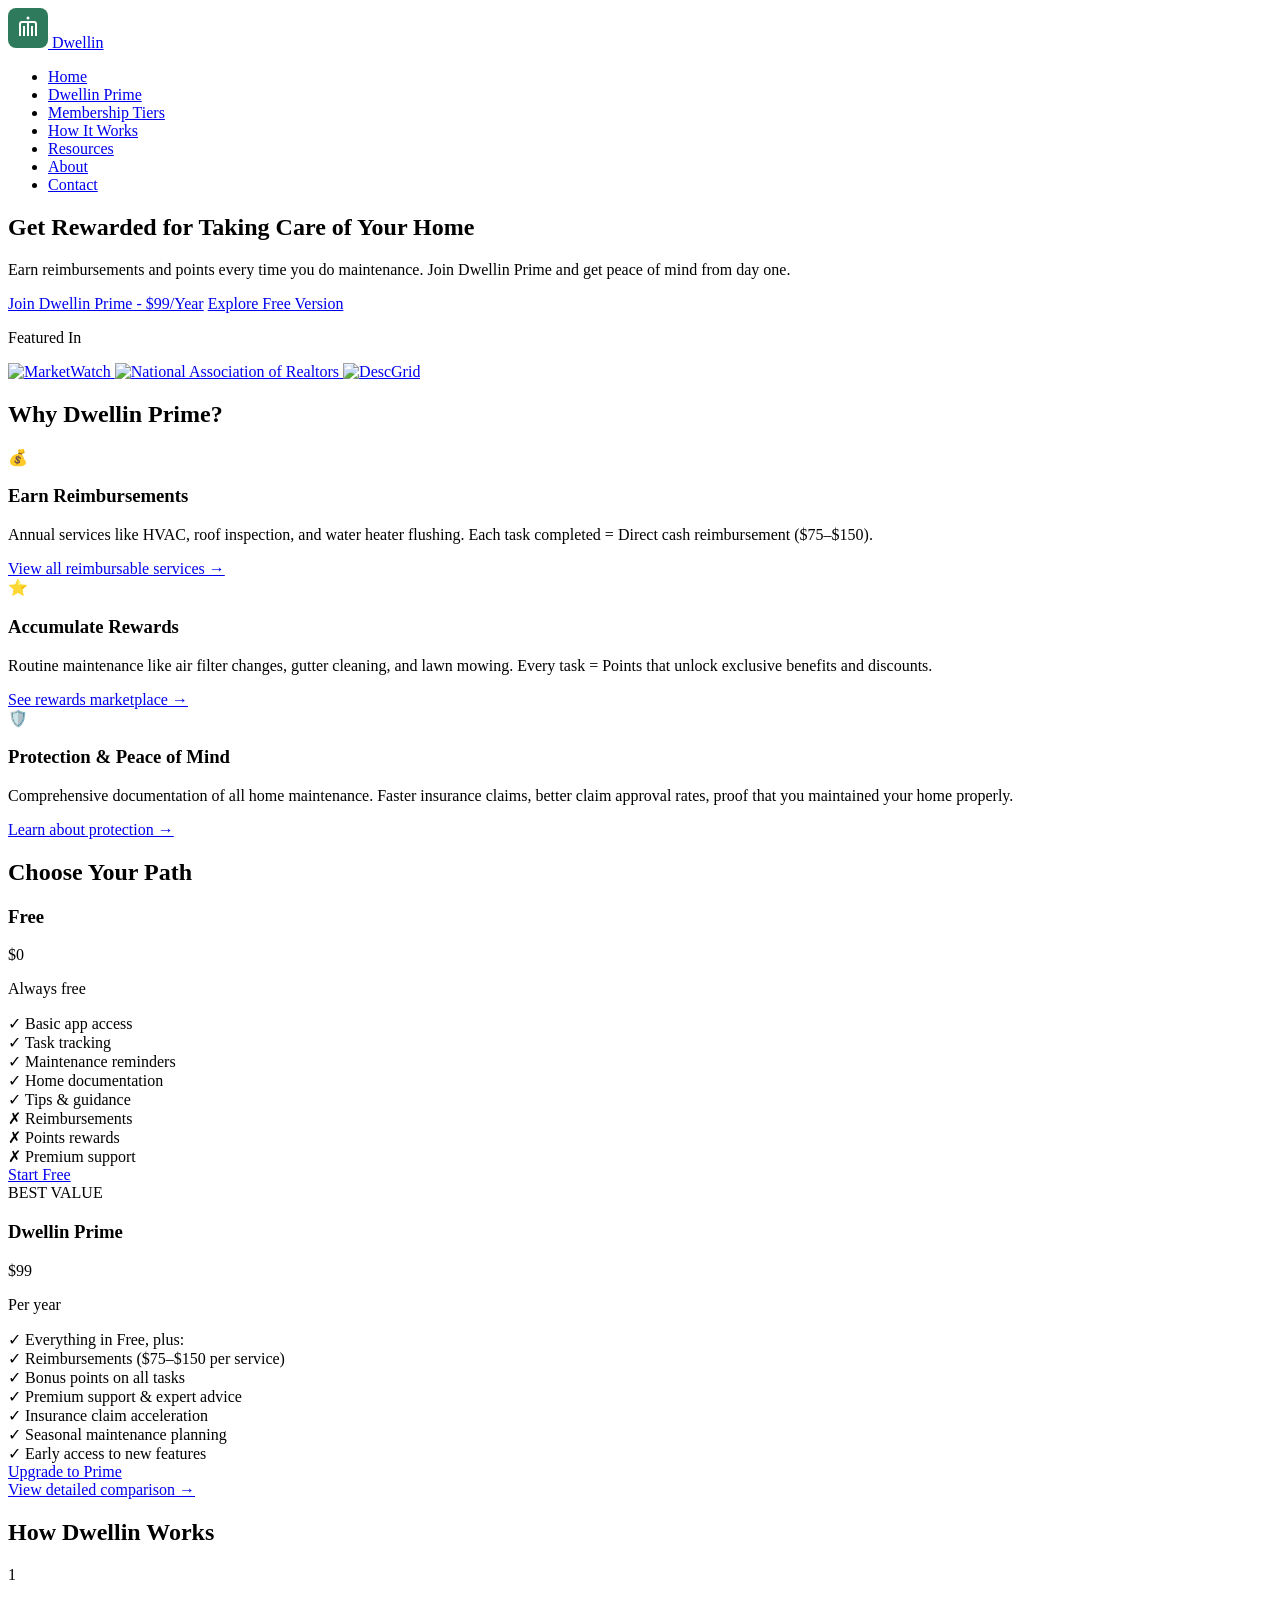
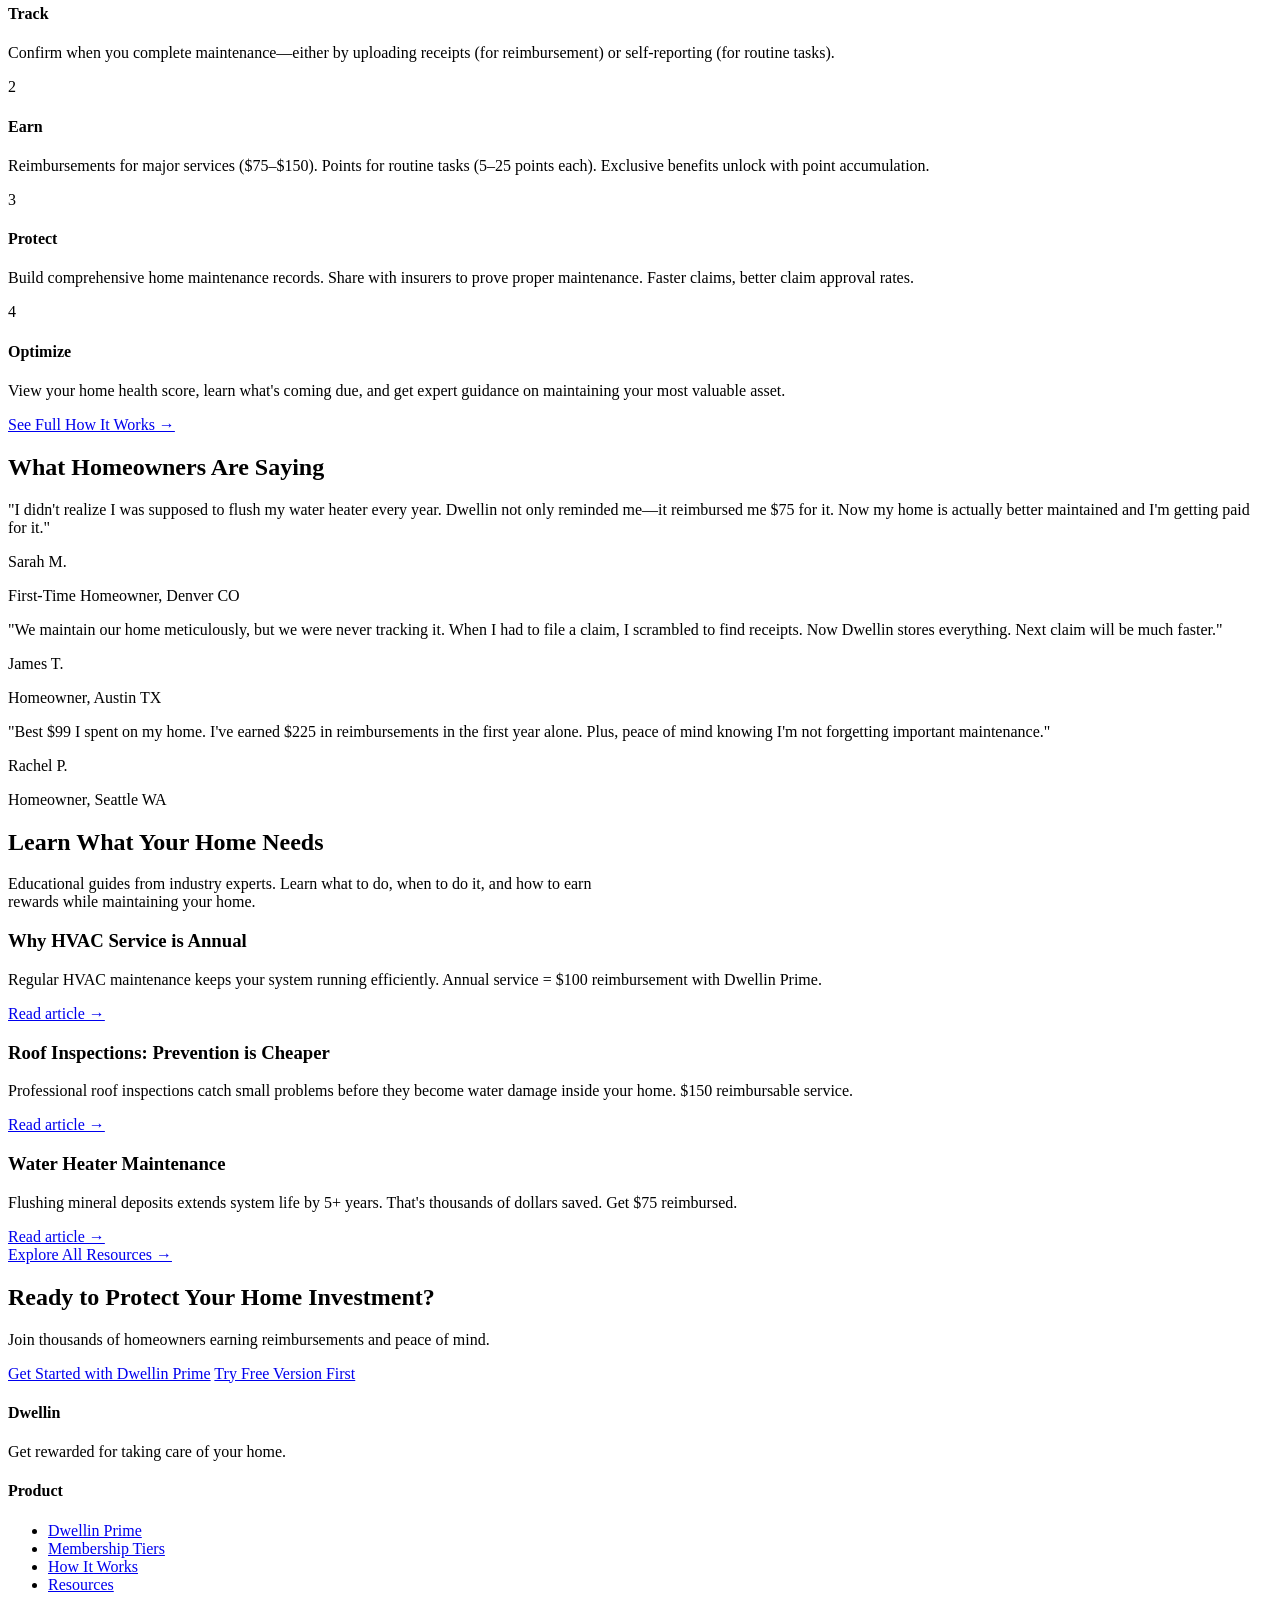
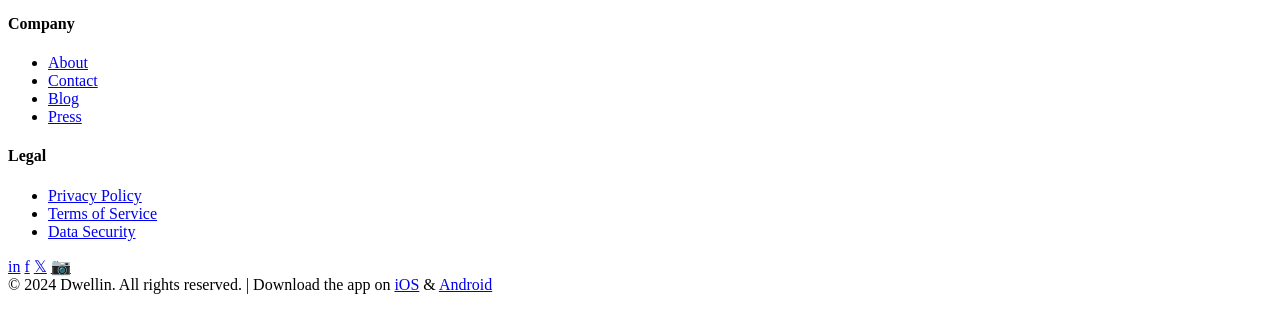
==== commit 25d33536: "Merge existing site history before adding activation page" ====
--- a/index.html
+++ b/index.html
@@ -4,17 +4,25 @@
   <meta charset="UTF-8">
   <meta name="viewport" content="width=device-width, initial-scale=1.0">
   <title>Dwellin - Get Rewarded for Taking Care of Your Home</title>
-  <link rel="stylesheet" href="styles.css">
+  <link rel="stylesheet" href="styles-v2.css">
 </head>
 <body>
+  <!-- NAVIGATION -->
   <header>
     <nav class="navbar">
-      <a href="index.html" class="logo">
-        <span class="logo-icon">🏠</span>
-        <span>Dwellin</span>
+      <a href="/" class="logo">
+        <svg width="40" height="40" viewBox="0 0 40 40" fill="none" xmlns="http://www.w3.org/2000/svg">
+          <rect width="40" height="40" rx="8" fill="#2d7a5c"/>
+          <path d="M12 28V16C12 14.9 12.9 14 14 14H26C27.1 14 28 14.9 28 16V28" stroke="white" stroke-width="2" fill="none"/>
+          <path d="M16 28V18" stroke="white" stroke-width="2" fill="none"/>
+          <path d="M20 28V14" stroke="white" stroke-width="2" fill="none"/>
+          <path d="M24 28V18" stroke="white" stroke-width="2" fill="none"/>
+          <circle cx="20" cy="10" r="1.5" fill="white"/>
+        </svg>
+        Dwellin
       </a>
       <ul class="nav-links">
-        <li><a href="index.html">Home</a></li>
+        <li><a href="/">Home</a></li>
         <li><a href="prime.html">Dwellin Prime</a></li>
         <li><a href="pricing.html">Membership Tiers</a></li>
         <li><a href="how-it-works.html">How It Works</a></li>
@@ -25,28 +33,37 @@
     </nav>
   </header>
 
+  <!-- HERO SECTION -->
   <section class="hero">
     <div class="hero-content">
       <h1>Get Rewarded for Taking Care of Your Home</h1>
       <p>Earn reimbursements and points every time you do maintenance. Join Dwellin Prime and get peace of mind from day one.</p>
       <div class="hero-buttons">
         <a href="prime.html" class="cta-button primary">Join Dwellin Prime - $99/Year</a>
-        <a href="pricing.html" class="cta-button secondary-light">Explore Free Version</a>
-      </div>
-    </div>
-  </section>
-
+        <a href="#" class="cta-button secondary-light">Explore Free Version</a>
+      </div>
+    </div>
+  </section>
+
+  <!-- CREDIBILITY BADGES -->
   <section class="credibility">
     <div class="container">
       <p class="credibility-text">Featured In</p>
       <div class="credibility-logos">
-        <div class="credibility-logo">📰 MarketWatch</div>
-        <div class="credibility-logo">🏘️ National Association of Realtors</div>
-        <div class="credibility-logo">🔧 DescGrid</div>
-      </div>
-    </div>
-  </section>
-
+        <a href="https://www.marketwatch.com" class="credibility-logo">
+          <img src="https://via.placeholder.com/140x40/f5f5f5/999999?text=MarketWatch" alt="MarketWatch">
+        </a>
+        <a href="https://magazine.realtor" class="credibility-logo">
+          <img src="https://via.placeholder.com/140x40/f5f5f5/999999?text=NAR" alt="National Association of Realtors">
+        </a>
+        <a href="https://descgrid.com" class="credibility-logo">
+          <img src="https://via.placeholder.com/140x40/f5f5f5/999999?text=DescGrid" alt="DescGrid">
+        </a>
+      </div>
+    </div>
+  </section>
+
+  <!-- BENEFITS SECTION -->
   <section class="benefits">
     <div class="container">
       <h2 class="text-center">Why Dwellin Prime?</h2>
@@ -75,6 +92,7 @@
     </div>
   </section>
 
+  <!-- MEMBERSHIP TIERS PREVIEW -->
   <section class="tiers">
     <div class="container">
       <h2 class="text-center tier-title">Choose Your Path</h2>
@@ -95,7 +113,7 @@
             <div class="tier-feature excluded">✗ Premium support</div>
           </div>
           
-          <a href="pricing.html" class="cta-button secondary tier-cta">Start Free</a>
+          <a href="#" class="cta-button secondary tier-cta">Start Free</a>
         </div>
         
         <div class="tier-card premium">
@@ -124,6 +142,7 @@
     </div>
   </section>
 
+  <!-- HOW IT WORKS - BRIEF -->
   <section class="features">
     <div class="container">
       <h2 class="text-center">How Dwellin Works</h2>
@@ -159,6 +178,7 @@
     </div>
   </section>
 
+  <!-- SOCIAL PROOF -->
   <section class="testimonials">
     <div class="container">
       <h2 class="text-center">What Homeowners Are Saying</h2>
@@ -184,10 +204,11 @@
     </div>
   </section>
 
+  <!-- RESOURCES HUB PREVIEW -->
   <section class="benefits">
     <div class="container">
       <h2 class="text-center">Learn What Your Home Needs</h2>
-      <p class="text-center text-muted" style="max-width: 600px; margin: 1.5rem auto;">Educational guides from industry experts. Learn what to do, when to do it, and how to earn rewards while maintaining your home.</p>
+      <p class="text-center text-muted" style="max-width: 600px; margin: var(--spacing-md) auto;">Educational guides from industry experts. Learn what to do, when to do it, and how to earn rewards while maintaining your home.</p>
       
       <div class="benefits-grid">
         <div class="benefit-card">
@@ -215,15 +236,17 @@
     </div>
   </section>
 
+  <!-- CALL TO ACTION -->
   <section class="cta-section">
     <h2>Ready to Protect Your Home Investment?</h2>
     <p>Join thousands of homeowners earning reimbursements and peace of mind.</p>
     <div class="cta-buttons">
       <a href="prime.html" class="cta-button primary">Get Started with Dwellin Prime</a>
-      <a href="pricing.html" class="cta-button secondary-light">Try Free Version First</a>
-    </div>
-  </section>
-
+      <a href="#" class="cta-button secondary-light">Try Free Version First</a>
+    </div>
+  </section>
+
+  <!-- FOOTER -->
   <footer>
     <div class="footer-content">
       <div class="footer-section">
@@ -265,10 +288,10 @@
       <div class="social-links">
         <a href="https://www.linkedin.com/company/dwellinapp" title="LinkedIn">in</a>
         <a href="https://www.facebook.com/dwellinapp" title="Facebook">f</a>
-        <a href="https://twitter.com/dwellinapp" title="Twitter">X</a>
+        <a href="https://twitter.com/dwellinapp" title="Twitter">𝕏</a>
         <a href="https://www.instagram.com/dwellinapp" title="Instagram">📷</a>
       </div>
-      <p>&copy; 2024 Dwellin. All rights reserved. | Download the app on <a href="#">iOS</a> & <a href="#">Android</a></p>
+      <p style="margin-top: var(--spacing-lg);">&copy; 2024 Dwellin. All rights reserved. | Download the app on <a href="#">iOS</a> & <a href="#">Android</a></p>
     </div>
   </footer>
 </body>
